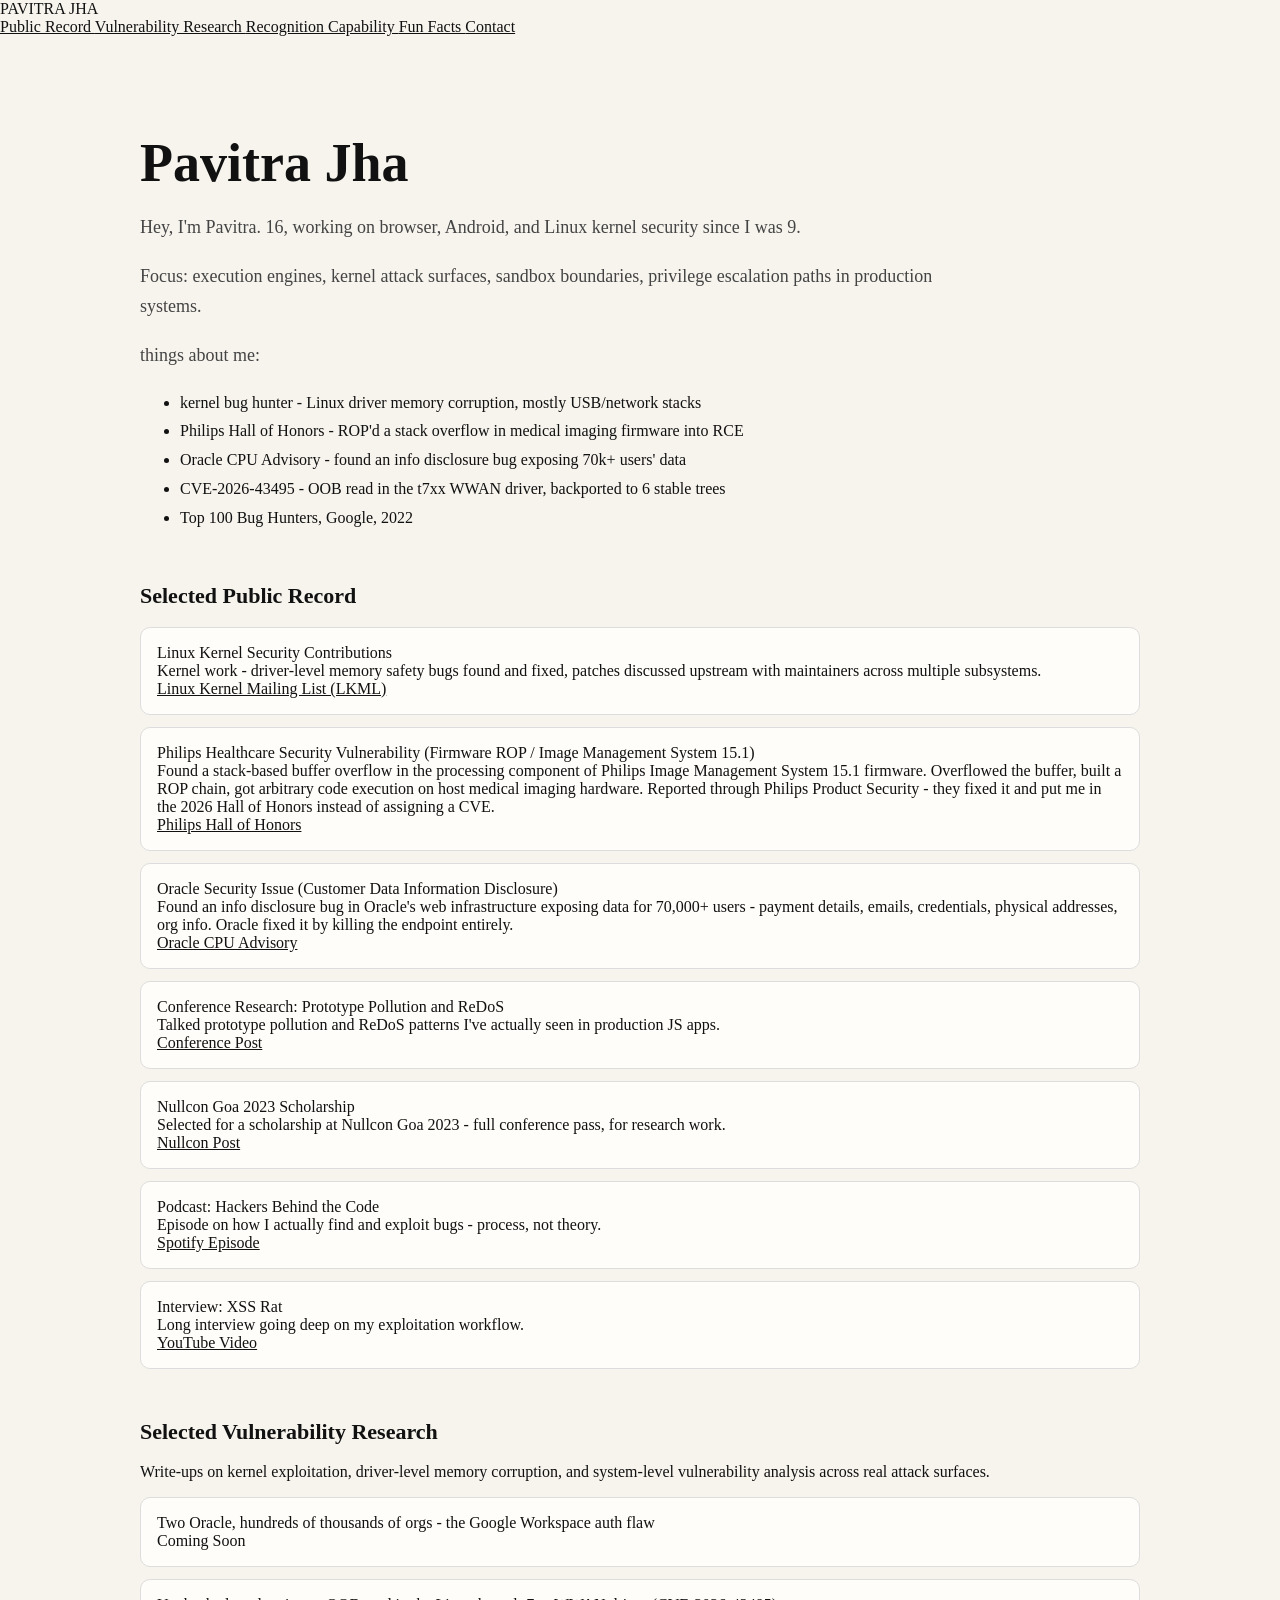
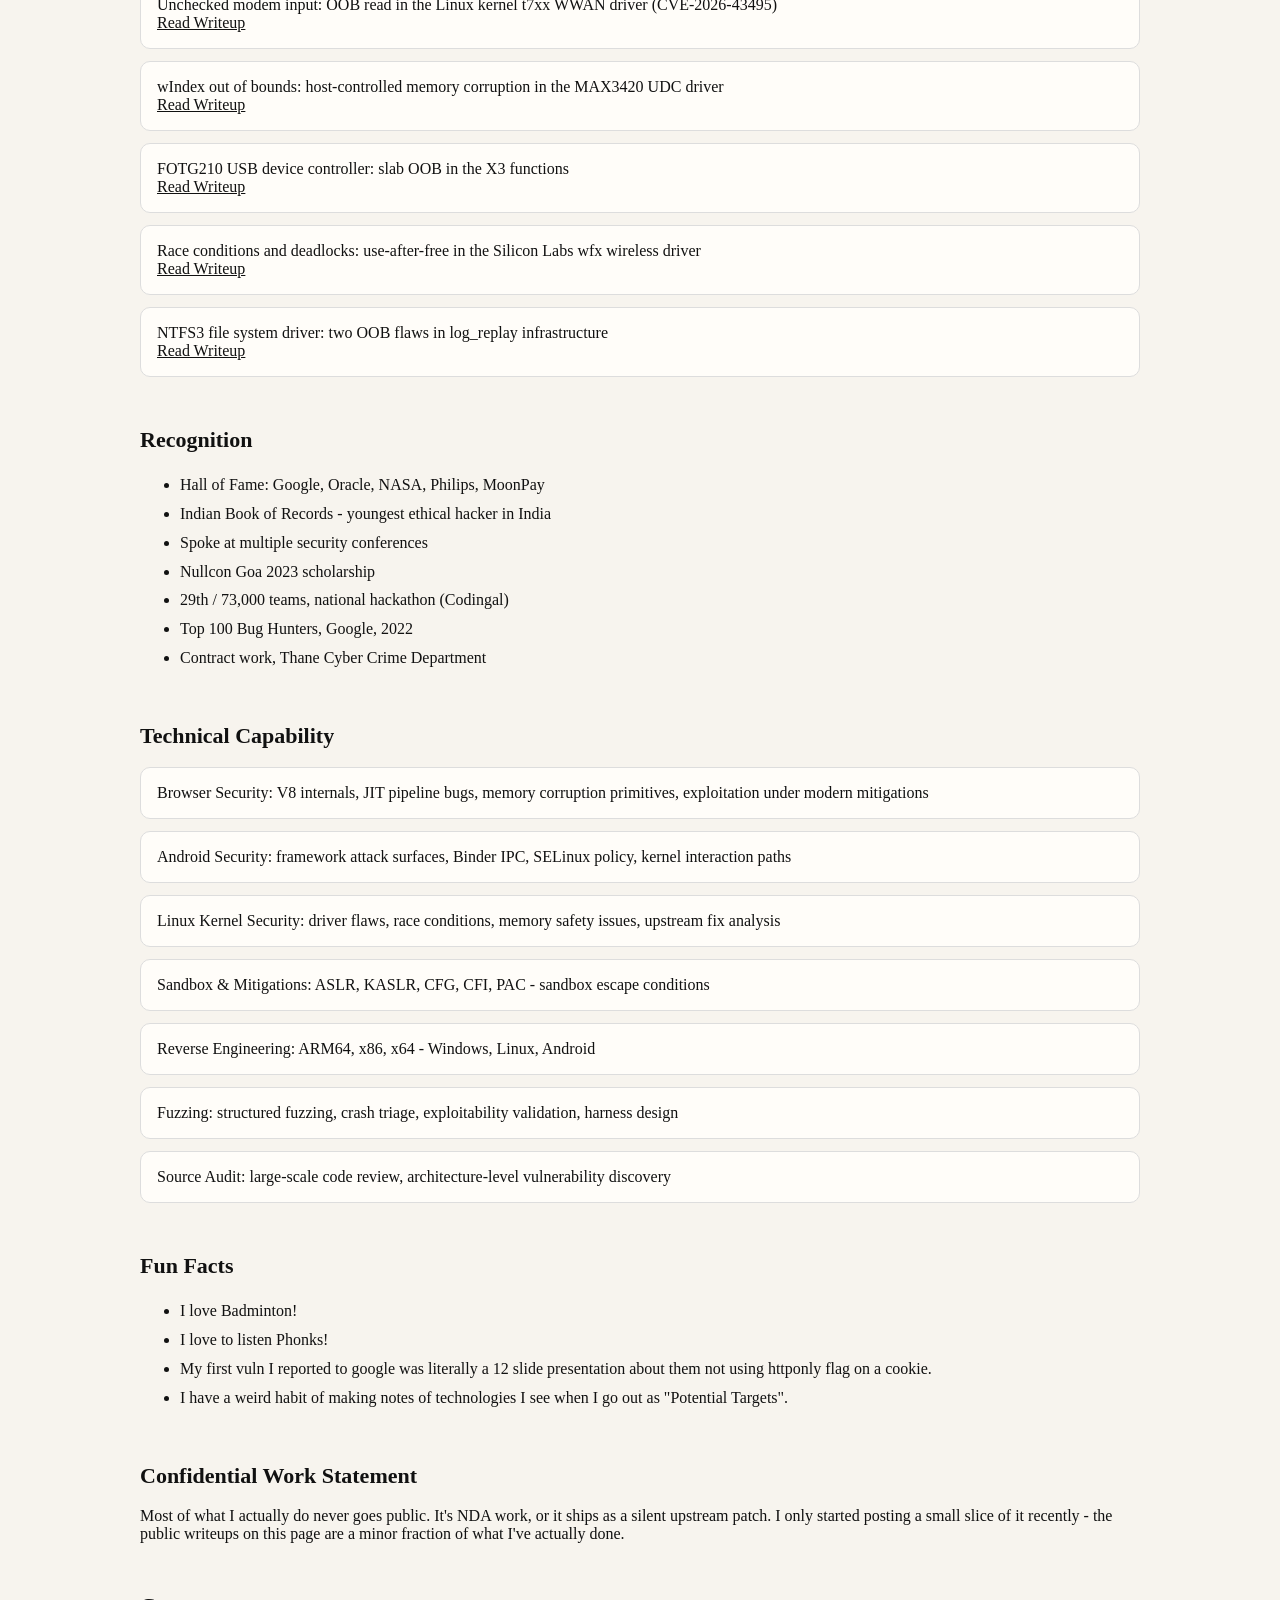
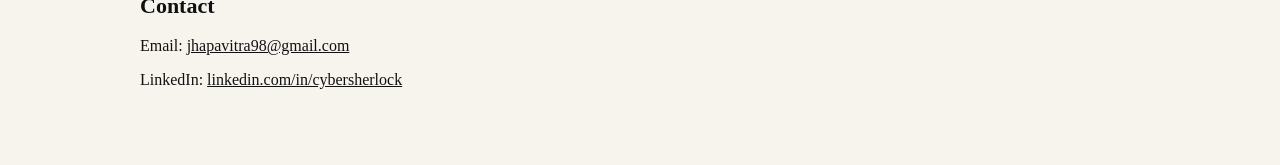
==== Index.html @ e8811417 "Create Index.html" ====
<!DOCTYPE html>
<html lang="en">
  <head>
    <meta charset="UTF-8" />
    <meta name="viewport" content="width=device-width, initial-scale=1.0" />
    <title>
      Pavitra Jha
    </title>
    <link rel="stylesheet" href="style.css" />
    <meta property="og:title" content="Pavitra Jha" />
    <meta property="og:description" content="Kernel and browser security research since age 9." />
    <meta property="og:type" content="website" />
    <meta property="og:url" content="https://pavitrajha.github.io" />
    <meta property="og:image" content="https://pavitrajha.github.io/preview.png" />
    <meta name="twitter:card" content="summary_large_image" />
    <meta name="twitter:title" content="Pavitra Jha" />
    <meta name="twitter:description" content="Kernel and browser security research since age 9." />
    <meta name="twitter:image" content="https://pavitrajha.github.io/preview.png" />
  </head>
  <body>
    <nav class="navbar">
      <div class="navbar-inner">
        <div class="brand">
          PAVITRA JHA
        </div>
        <div class="nav-links">
          <a href="#public-record">          Public Record
</a>
          <a href="#blog">          Vulnerability Research
</a>
          <a href="#recognition">          Recognition
</a>
          <a href="#capability">          Capability
</a>
          <a href="#fun-facts">          Fun Facts
</a>
          <a href="#contact">          Contact
</a>
        </div>
      </div>
    </nav>
    <div class="container">
      <header>
        <h1>
          Pavitra Jha
        </h1>
        <p class="sub">
          Hey, I'm Pavitra. 16, working on browser, Android, and Linux kernel security since I was 9.
        </p>
        <p class="sub">
          Focus: execution engines, kernel attack surfaces, sandbox boundaries, privilege escalation paths in production systems.
        </p>
        <p class="sub">
          things about me:
        </p>
        <ul>
          <li>
            kernel bug hunter - Linux driver memory corruption, mostly USB/network stacks
          </li>
          <li>
            Philips Hall of Honors - ROP'd a stack overflow in medical imaging firmware into RCE
          </li>
          <li>
            Oracle CPU Advisory - found an info disclosure bug exposing 70k+ users' data
          </li>
          <li>
            CVE-2026-43495 - OOB read in the t7xx WWAN driver, backported to 6 stable trees
          </li>
          <li>
            Top 100 Bug Hunters, Google, 2022
          </li>
        </ul>
      </header>
      <!-- ===================== -->
      <!-- PUBLIC RECORD -->
      <!-- ===================== -->
      <section id="public-record">
        <h2>
          Selected Public Record
        </h2>
        <div class="card">
          Linux Kernel Security Contributions
          <br />
          Kernel work - driver-level memory safety bugs found and fixed, patches discussed upstream with maintainers across multiple subsystems.
          <br />
          <a href="https://lore.kernel.org/all/?q=Pavitra+Jha">          Linux Kernel Mailing List (LKML)
</a>
        </div>
        <div class="card">
          Philips Healthcare Security Vulnerability (Firmware ROP / Image Management System 15.1)
          <br />
          Found a stack-based buffer overflow in the processing component of Philips Image Management System 15.1 firmware. Overflowed the buffer, built a ROP chain, got arbitrary code execution on host medical imaging hardware. Reported through Philips Product Security - they fixed it and put me in the 2026 Hall of Honors instead of assigning a CVE.
          <br />
          <a href="https://www.philips.com/a-w/security/coordinated-vulnerability-disclosure/hall-of-honors.html">          Philips Hall of Honors
</a>
        </div>
        <div class="card">
          Oracle Security Issue (Customer Data Information Disclosure)
          <br />
          Found an info disclosure bug in Oracle's web infrastructure exposing data for 70,000+ users - payment details, emails, credentials, physical addresses, org info. Oracle fixed it by killing the endpoint entirely.
          <br />
          <a href="https://www.oracle.com/security-alerts/cpujul2024.html">          Oracle CPU Advisory
</a>
        </div>
        <div class="card">
          Conference Research: Prototype Pollution and ReDoS
          <br />
          Talked prototype pollution and ReDoS patterns I've actually seen in production JS apps.
          <br />
          <a href="https://www.linkedin.com/posts/cybersherlock_cybersecurity-nullmeetmumbai-itminstitute-activity-7195110088628416512-Cg-U">          Conference Post
</a>
        </div>
        <div class="card">
          Nullcon Goa 2023 Scholarship
          <br />
          Selected for a scholarship at Nullcon Goa 2023 - full conference pass, for research work.
          <br />
          <a href="https://www.linkedin.com/posts/nullcon_nullcongoa2023-infosec-conference-activity-7102622075843993600-64dZ">          Nullcon Post
</a>
        </div>
        <div class="card">
          Podcast: Hackers Behind the Code
          <br />
          Episode on how I actually find and exploit bugs - process, not theory.
          <br />
          <a href="https://open.spotify.com/episode/4q6rhJsXgfwRTaq5ts32MN">          Spotify Episode
</a>
        </div>
        <div class="card">
          Interview: XSS Rat
          <br />
          Long interview going deep on my exploitation workflow.
          <br />
          <a href="https://www.youtube.com/watch?v=K3DENG8kdYA">          YouTube Video
</a>
        </div>
      </section>
      <!-- ===================== -->
      <!-- BLOG -->
      <!-- ===================== -->
      <section id="blog">
        <h2>
          Selected Vulnerability Research
        </h2>
        <p>
          Write-ups on kernel exploitation, driver-level memory corruption, and system-level vulnerability analysis across real attack surfaces.
        </p>
        <div class="card">
          Two Oracle, hundreds of thousands of orgs - the Google Workspace auth flaw
          <br />
          Coming Soon
        </div>
        <div class="card">
          Unchecked modem input: OOB read in the Linux kernel t7xx WWAN driver (CVE-2026-43495)
          <br />
          <a href="blog/t7xx-oob-writeup.html">          Read Writeup
</a>
        </div>
        <div class="card">
          wIndex out of bounds: host-controlled memory corruption in the MAX3420 UDC driver
          <br />
          <a href="blog/max3420-oob-writeup.html">          Read Writeup
</a>
        </div>
        <div class="card">
          FOTG210 USB device controller: slab OOB in the X3 functions
          <br />
          <a href="blog/fotg210-oob-writeup.html">          Read Writeup
</a>
        </div>
        <div class="card">
          Race conditions and deadlocks: use-after-free in the Silicon Labs wfx wireless driver
          <br />
          <a href="blog/wfx-use-after-free-writeup.html">          Read Writeup
</a>
        </div>
        <div class="card">
          NTFS3 file system driver: two OOB flaws in log_replay infrastructure
          <br />
          <a href="blog/ntfs3-log_replay-oob-writeup.html">          Read Writeup
</a>
        </div>
      </section>
      <!-- ===================== -->
      <!-- RECOGNITION -->
      <!-- ===================== -->
      <section id="recognition">
        <h2>
          Recognition
        </h2>
        <ul>
          <li>
            Hall of Fame: Google, Oracle, NASA, Philips, MoonPay
          </li>
          <li>
            Indian Book of Records - youngest ethical hacker in India
          </li>
          <li>
            Spoke at multiple security conferences
          </li>
          <li>
            Nullcon Goa 2023 scholarship
          </li>
          <li>
            29th / 73,000 teams, national hackathon (Codingal)
          </li>
          <li>
            Top 100 Bug Hunters, Google, 2022
          </li>
          <li>
            Contract work, Thane Cyber Crime Department
          </li>
        </ul>
      </section>
      <!-- ===================== -->
      <!-- CAPABILITY -->
      <!-- ===================== -->
      <section id="capability">
        <h2>
          Technical Capability
        </h2>
        <div class="card">
          Browser Security: V8 internals, JIT pipeline bugs, memory corruption primitives, exploitation under modern mitigations
        </div>
        <div class="card">
          Android Security: framework attack surfaces, Binder IPC, SELinux policy, kernel interaction paths
        </div>
        <div class="card">
          Linux Kernel Security: driver flaws, race conditions, memory safety issues, upstream fix analysis
        </div>
        <div class="card">
          Sandbox &amp; Mitigations: ASLR, KASLR, CFG, CFI, PAC - sandbox escape conditions
        </div>
        <div class="card">
          Reverse Engineering: ARM64, x86, x64 - Windows, Linux, Android
        </div>
        <div class="card">
          Fuzzing: structured fuzzing, crash triage, exploitability validation, harness design
        </div>
        <div class="card">
          Source Audit: large-scale code review, architecture-level vulnerability discovery
        </div>
      </section>
      <!-- ===================== -->
      <!-- FUN FACTS (placeholder - send me 4-5 and I'll slot them in) -->
      <!-- ===================== -->
      <section id="fun-facts">
        <h2>
          Fun Facts
        </h2>
        <ul>
          <li>
            I love Badminton!
          </li>
          <li>
            I love to listen Phonks!
          </li>
          <li>
            My first vuln I reported to google was literally a 12 slide presentation about them not using httponly flag on a cookie.
          </li>
          <li>
            I have a weird habit of making notes of technologies I see when I go out as "Potential Targets".
          </li>
        </ul>
      </section>
      <section>
        <h2>
          Confidential Work Statement
        </h2>
        <p>
          Most of what I actually do never goes public. It's NDA work, or it ships as a silent upstream patch. I only started posting a small slice of it recently - the public writeups on this page are a minor fraction of what I've actually done.
        </p>
      </section>
      <section id="contact">
        <h2>
          Contact
        </h2>
        <p>
          Email:
          <a href="mailto:jhapavitra98@gmail.com">          jhapavitra98@gmail.com
</a>
        </p>
        <p>
          LinkedIn:
          <a href="https://linkedin.com/in/cybersherlock">          linkedin.com/in/cybersherlock
</a>
        </p>
      </section>
    </div>
  </body>
</html>
---- style.css ----
body {
margin: 0;
font-family: Georgia, serif;
background: #f7f4ee;
color: #111;
}

.container {
max-width: 1000px;
margin: auto;
padding: 60px 20px;
}

h1 {
font-size: 54px;
margin-bottom: 10px;
}

.sub {
color: #444;
font-size: 18px;
line-height: 1.7;
max-width: 800px;
}

h2 {
margin-top: 50px;
font-size: 22px;
}

.card {
padding: 16px;
border: 1px solid #ddd;
margin-bottom: 12px;
background: #fffdf9;
border-radius: 10px;
}

ul {
line-height: 1.8;
}

a {
color: #111;
}
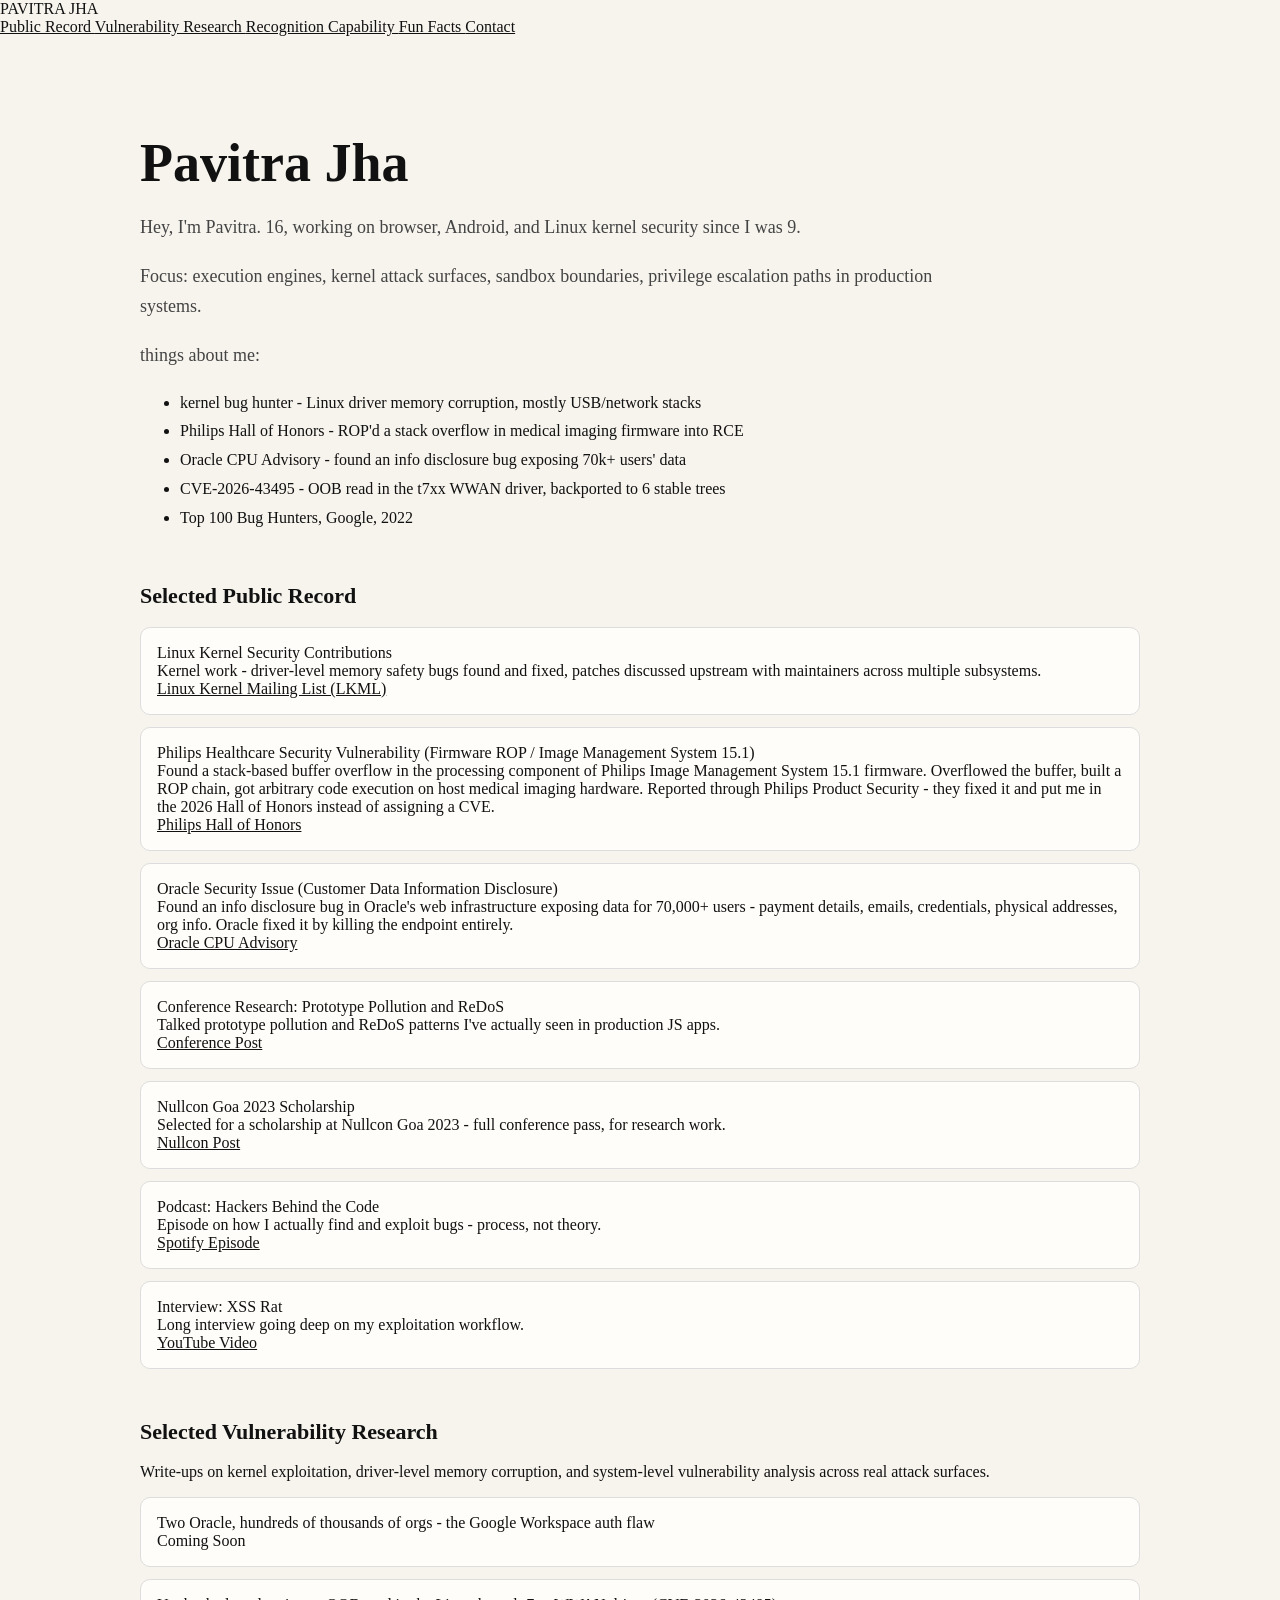
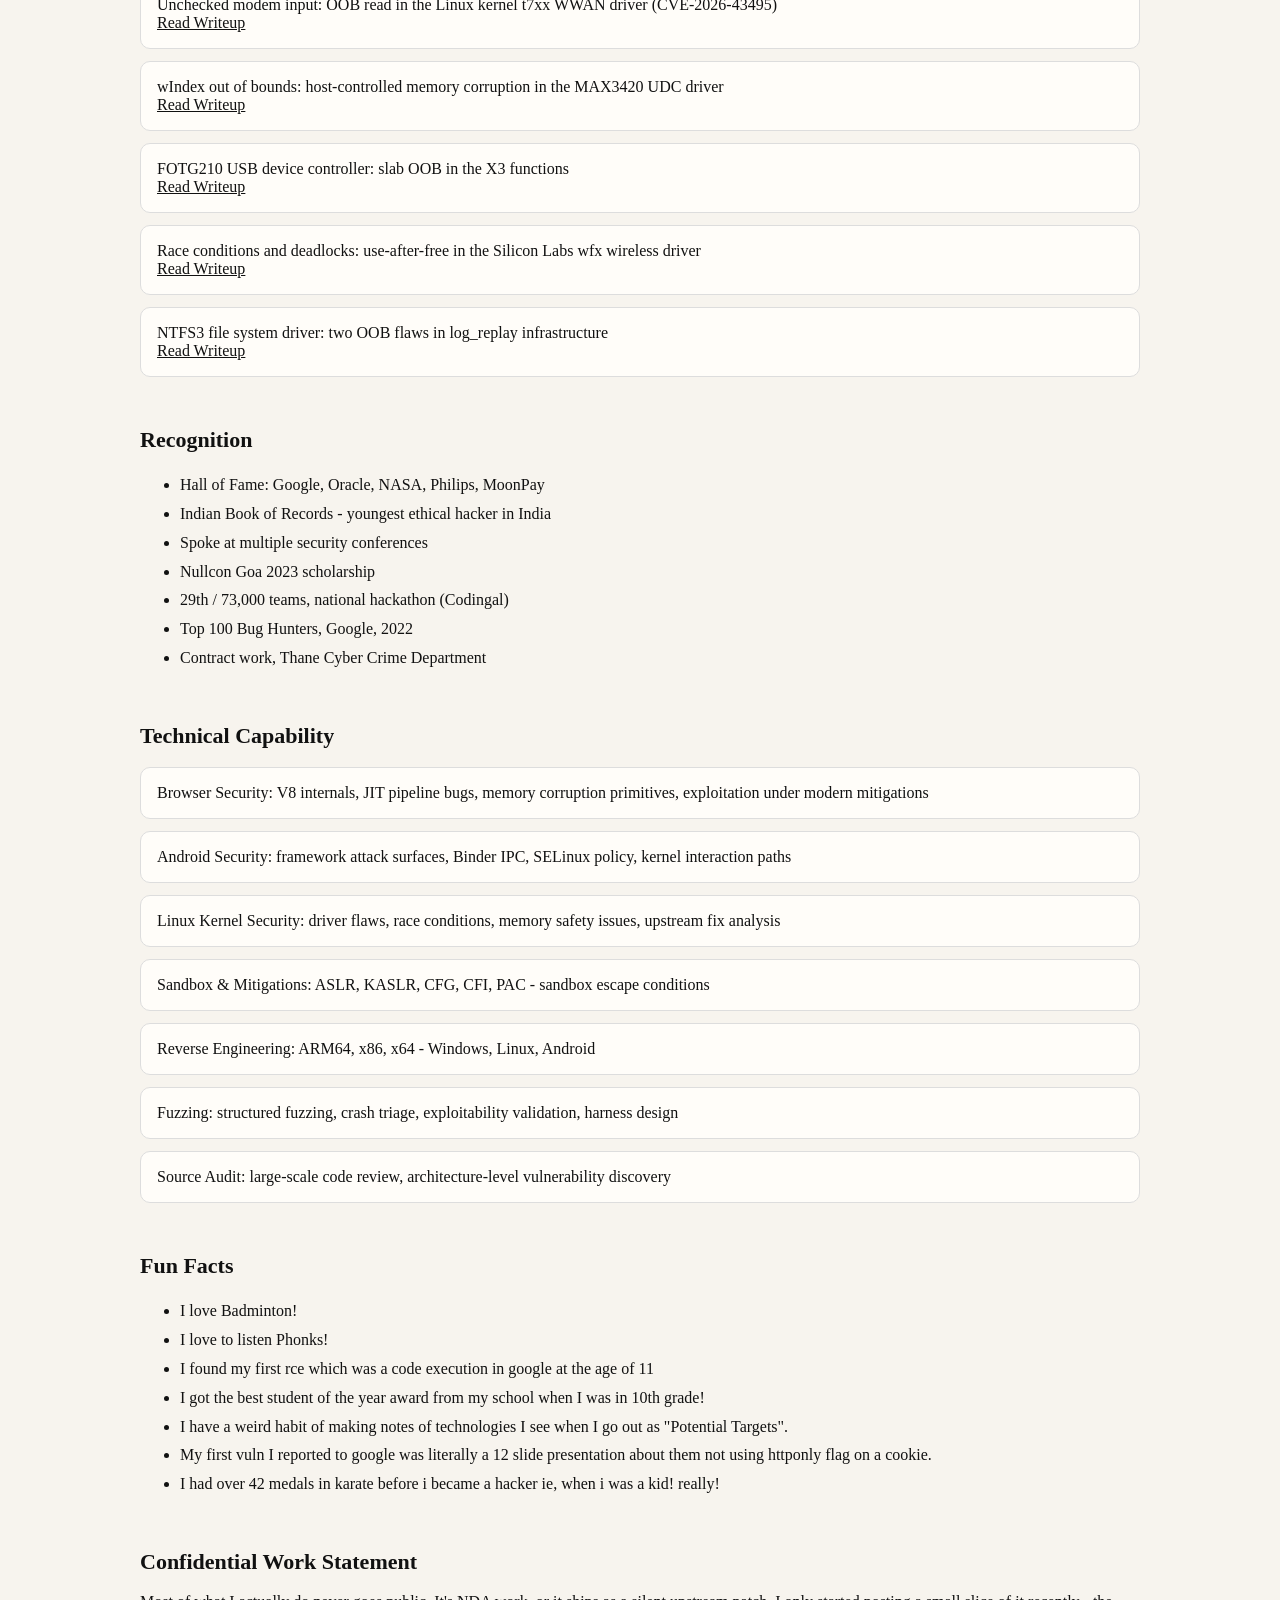
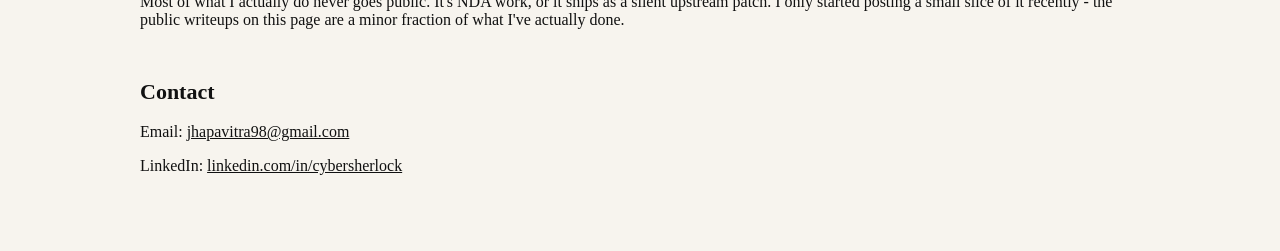
==== commit 68eeb16c: "Update Index.html" ====
--- a/Index.html
+++ b/Index.html
@@ -256,10 +256,19 @@
             I love to listen Phonks!
           </li>
           <li>
+            I found my first rce which was a code execution in google at the age of 11 
+          </li>
+          <li>
+            I got the best student of the year award from my school when I was in 10th grade!
+          </li>
+          <li>
+            I have a weird habit of making notes of technologies I see when I go out as "Potential Targets".
+          </li>
+          <li>
             My first vuln I reported to google was literally a 12 slide presentation about them not using httponly flag on a cookie.
           </li>
           <li>
-            I have a weird habit of making notes of technologies I see when I go out as "Potential Targets".
+            I had over 42 medals in karate before i became a hacker ie, when i was a kid! really! 
           </li>
         </ul>
       </section>
